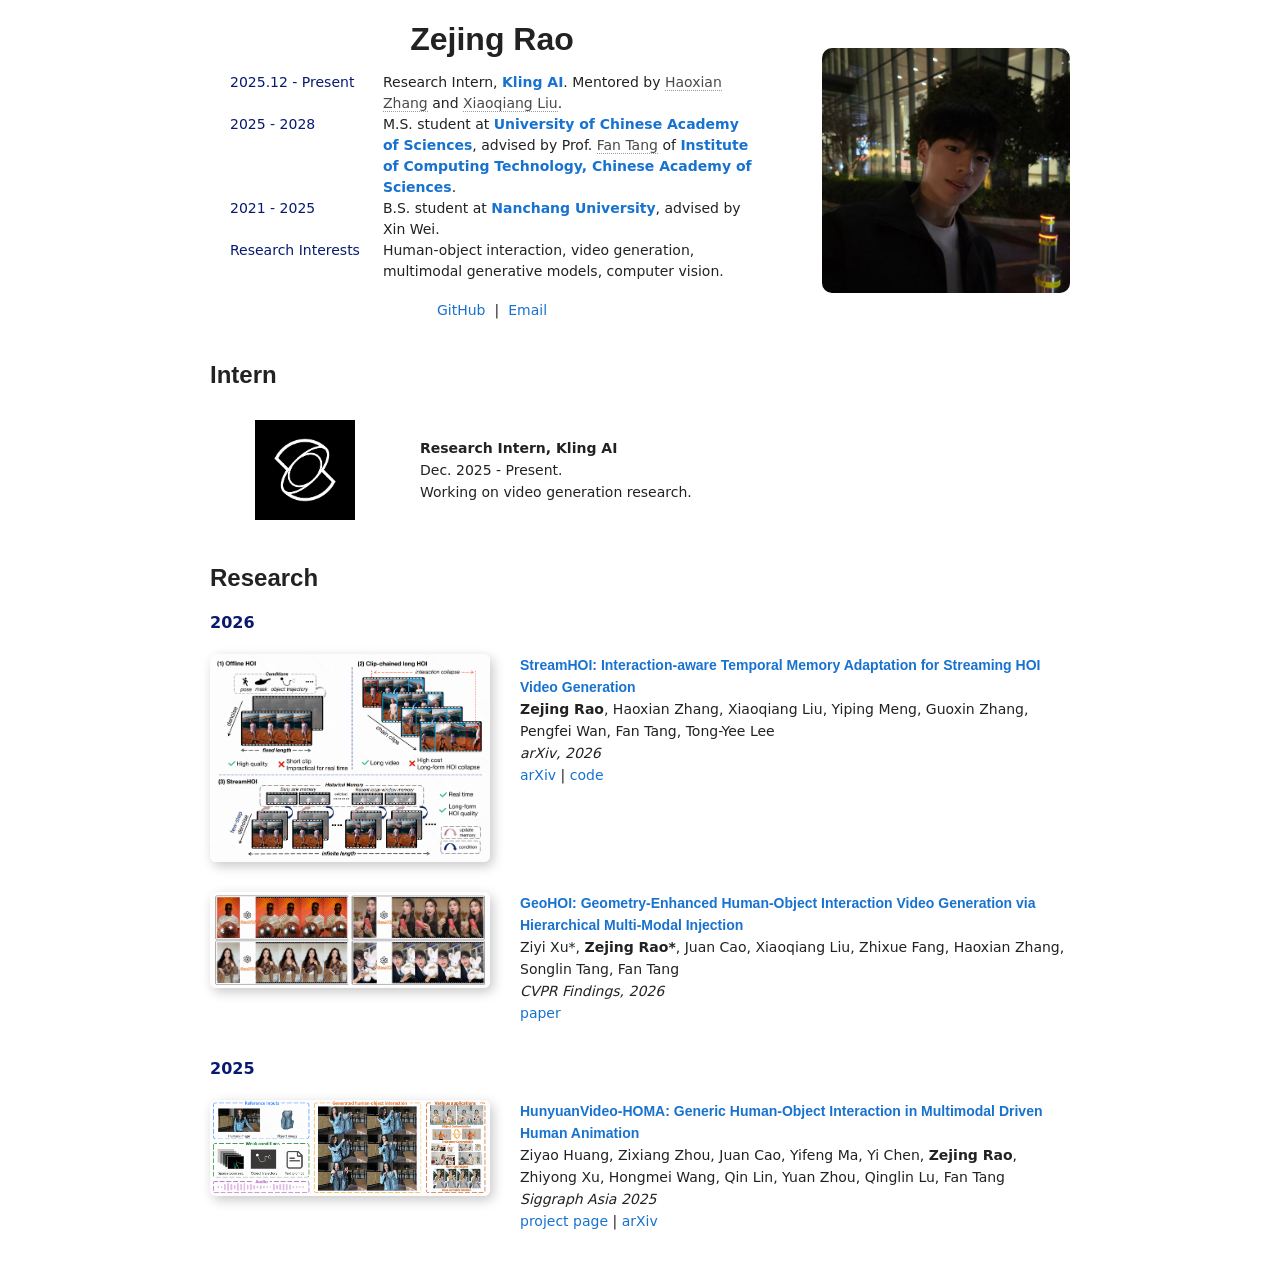
==== me/index.html @ 04285c02 "Remove footer template credit" ====
<!DOCTYPE html>
<html lang="en">
<head>
  <meta charset="utf-8">
  <meta name="viewport" content="width=device-width, initial-scale=1">
  <meta name="author" content="Zejing Rao">
  <meta name="description" content="Personal academic homepage of Zejing Rao.">
  <title>Zejing Rao</title>
  <link rel="icon" href="data:,">
  <link rel="stylesheet" href="stylesheet.css?v=2">
</head>
<body>
  <main class="page">
    <section class="intro-block" aria-labelledby="profile-name">
      <div class="intro-copy">
        <h1 id="profile-name">Zejing Rao</h1>
        <table class="bio-table" aria-label="Biography timeline">
          <tbody>
            <tr>
              <td class="date">2025.12 - Present</td>
              <td class="spacer"></td>
              <td class="details">Research Intern, <strong><a href="https://kling.ai/">Kling AI</a></strong>. Mentored by <a href="https://scholar.google.com/citations?user=r_aOHlQAAAAJ&hl=zh-CN">Haoxian Zhang</a> and <a href="https://scholar.google.com/citations?user=tgL99eQAAAAJ">Xiaoqiang Liu</a>.</td>
            </tr>
            <tr>
              <td class="date">2025 - 2028</td>
              <td class="spacer"></td>
              <td class="details">M.S. student at <strong><a href="https://english.ucas.ac.cn/">University of Chinese Academy of Sciences</a></strong>, advised by Prof. <a href="https://tfan108.github.io/">Fan Tang</a> of <strong><a href="https://english.ict.cas.cn/">Institute of Computing Technology, Chinese Academy of Sciences</a></strong>.</td>
            </tr>
            <tr>
              <td class="date">2021 - 2025</td>
              <td class="spacer"></td>
              <td class="details">B.S. student at <strong><a href="https://english.ncu.edu.cn/">Nanchang University</a></strong>, advised by Xin Wei.</td>
            </tr>
            <tr>
              <td class="date">Research Interests</td>
              <td class="spacer"></td>
              <td class="details">Human-object interaction, video generation, multimodal generative models, computer vision.</td>
            </tr>
          </tbody>
        </table>
        <nav class="profile-links" aria-label="Profile links">
          <a class="wrap" href="https://github.com/JayJRao">GitHub</a>
          <span aria-hidden="true">|</span>
          <a class="wrap" href="https://zjrao24@gmail.com">Email</a>
        </nav>
      </div>
      <aside class="portrait" aria-label="Profile photo">
        <img class="portrait-img" src="assets/raozeijng.jpg" alt="Zejing Rao">
      </aside>
    </section>

    <section aria-labelledby="intern-heading">
      <h2 id="intern-heading">Intern</h2>
      <article class="intern-entry">
        <a class="intern-logo-link" href="https://kling.ai/" aria-label="Kling AI">
          <img class="intern-logo" style="width: 100px; max-width: 100px;" src="assets/klingai.png" alt="Kling AI logo">
        </a>
        <div class="intern-details">
          <p><strong>Research Intern, Kling AI</strong></p>
          <p>Dec. 2025 - Present.</p>
          <p>Working on video generation research.</p>
        </div>
      </article>
    </section>

    <section aria-labelledby="research-heading">
      <h2 id="research-heading">Research</h2>

      <h3>2026</h3>
      <article class="paper-entry" id="streamhoi">
        <div class="paper-media">
          <img class="paper-img" src="assets/streamhoi.png" alt="StreamHOI">
        </div>
        <div class="paper-details">
          <a class="paper-title" href="https://arxiv.org/abs/2607.20174">StreamHOI: Interaction-aware Temporal Memory Adaptation for Streaming HOI Video Generation</a>
          <p class="authors"><strong>Zejing Rao</strong>, Haoxian Zhang, Xiaoqiang Liu, Yiping Meng, Guoxin Zhang, Pengfei Wan, Fan Tang, Tong-Yee Lee</p>
          <p class="venue">arXiv, 2026</p>
          <p class="paper-links">
            <a class="wrap" href="https://arxiv.org/abs/2607.20174">arXiv</a> |
            <a class="wrap" href="https://github.com/KlingAIResearch/StreamHOI">code</a>
          </p>
        </div>
      </article>

      <article class="paper-entry" id="geohoi">
        <div class="paper-media">
          <img class="paper-img" src="assets/geohoi.png" alt="GeoHOI">
        </div>
        <div class="paper-details">
          <a class="paper-title" href="https://openaccess.thecvf.com/content/CVPR2026F/html/Xu_GeoHOI_Geometry-Enhanced_Human-Object_Interaction_Video_Generation_via_Hierarchical_Multi-Modal_Injection_CVPRF_2026_paper.html">GeoHOI: Geometry-Enhanced Human-Object Interaction Video Generation via Hierarchical Multi-Modal Injection</a>
          <p class="authors">Ziyi Xu*, <strong>Zejing Rao*</strong>, Juan Cao, Xiaoqiang Liu, Zhixue Fang, Haoxian Zhang, Songlin Tang, Fan Tang</p>
          <p class="venue">CVPR Findings, 2026</p>
          <p class="paper-links">
            <a class="wrap" href="https://openaccess.thecvf.com/content/CVPR2026F/html/Xu_GeoHOI_Geometry-Enhanced_Human-Object_Interaction_Video_Generation_via_Hierarchical_Multi-Modal_Injection_CVPRF_2026_paper.html">paper</a>
          </p>
        </div>
      </article>

      <h3>2025</h3>
      <article class="paper-entry" id="hunyuanvideo-homa">
        <div class="paper-media">
          <img class="paper-img" src="assets/homa.png" alt="HunyuanVideo-HOMA">
        </div>
        <div class="paper-details">
          <a class="paper-title" href="https://arxiv.org/abs/2506.08797">HunyuanVideo-HOMA: Generic Human-Object Interaction in Multimodal Driven Human Animation</a>
          <p class="authors">Ziyao Huang, Zixiang Zhou, Juan Cao, Yifeng Ma, Yi Chen, <strong>Zejing Rao</strong>, Zhiyong Xu, Hongmei Wang, Qin Lin, Yuan Zhou, Qinglin Lu, Fan Tang</p>
          <p class="venue">Siggraph Asia 2025</p>
          <p class="paper-links">
            <a class="wrap" href="https://bone-11.github.io/homa-page/">project page</a> |
            <a class="wrap" href="https://arxiv.org/abs/2506.08797">arXiv</a>
          </p>
        </div>
      </article>
    </section>
  </main>
</body>
</html>
---- me/stylesheet.css ----
:root {
  --text: #222222;
  --muted: #4a4a4a;
  --link: #1772d0;
  --hover: #f09228;
  --date: #071a6f;
  --rule: #d9e2ef;
  --soft: #f7f9fc;
  --paper-a: #dbeafe;
  --paper-b: #fef3c7;
  --paper-c: #e0f2f1;
}

* {
  box-sizing: border-box;
}

html {
  background: #ffffff;
}

body {
  margin: 0;
  color: var(--text);
  font-family: "Google Sans", "Lato", system-ui, -apple-system, BlinkMacSystemFont, "Segoe UI", Roboto, Helvetica, Arial, sans-serif;
  font-size: 14px;
  line-height: 1.5;
}

a {
  color: var(--link);
  text-decoration: none;
}

a:focus,
a:hover {
  color: var(--hover);
}

strong {
  font-weight: 700;
}

.page {
  width: 100%;
  max-width: 900px;
  margin: 0 auto;
  padding: 0 0 30px;
}

.intro-block {
  display: grid;
  grid-template-columns: minmax(0, 1fr) minmax(190px, 32%);
  gap: 8px;
  align-items: center;
}

.intro-copy {
  padding: 20px;
}

h1 {
  margin: 0 0 14px;
  text-align: center;
  font-family: "Lato", Verdana, Helvetica, sans-serif;
  font-size: 32px;
  font-weight: 700;
  line-height: 1.2;
}

h2 {
  margin: 20px 20px 8px;
  font-family: "Lato", Verdana, Helvetica, sans-serif;
  font-size: 24px;
  font-weight: 700;
  line-height: 1.2;
}

h3 {
  margin: 18px 20px 4px;
  font-size: 16px;
  font-weight: 700;
  color: var(--date);
}

.section-note {
  margin: 0 20px 8px;
  color: var(--muted);
}

.bio-table {
  width: 100%;
  border: 0;
  border-spacing: 0;
  border-collapse: separate;
}

.date {
  width: 0;
  padding: 0 3px 0 20px;
  color: var(--date);
  line-height: 1.5;
  vertical-align: top;
  white-space: nowrap;
}

.year {
  width: 0;
  padding: 0 10px 0 0;
  color: var(--date);
  line-height: 1.5;
  text-align: right;
  vertical-align: top;
  white-space: nowrap;
}

.spacer {
  width: 0;
  padding: 0 10px 0 0;
}

.details {
  padding: 0 20px 0 10px;
  line-height: 1.5;
  vertical-align: top;
}

.bio-table a {
  color: var(--muted);
  border-bottom: 1px dotted #9a9a9a;
}

.bio-table a:focus,
.bio-table a:hover {
  color: var(--hover);
  border-bottom-color: var(--hover);
}

.bio-table strong a {
  color: var(--link);
  border-bottom: 0;
}

.profile-links {
  display: flex;
  flex-wrap: wrap;
  justify-content: center;
  gap: 0 9px;
  margin: 18px 0 0;
  text-align: center;
}

.wrap {
  display: inline-block;
}

.portrait {
  padding: 20px;
}

.portrait-img {
  display: block;
  width: 100%;
  height: auto;
  border-radius: 10px;
}

.intern-entry {
  display: grid;
  grid-template-columns: 190px minmax(0, 1fr);
  gap: 20px;
  align-items: center;
  margin: 0 20px 6px;
  padding: 14px 0 16px;
}

.intern-logo-link {
  display: grid;
  min-height: 50px;
  place-items: center;
  padding: 8px 10px;
}

.intern-logo {
  display: block;
  width: 50px;
  height: auto;
}

.intern-details p {
  margin: 0;
  line-height: 1.6;
}

.paper-entry {
  display: grid;
  grid-template-columns: 35% minmax(0, 1fr);
  align-items: start;
}

.paper-media {
  padding: 15px 15px 15px 20px;
}

.paper-visual {
  display: grid;
  min-height: 145px;
  aspect-ratio: 16 / 10;
  place-items: center;
  overflow: hidden;
  border-radius: 10px;
  box-shadow: 3px 4px 12px rgba(0, 0, 0, 0.22);
  color: #22384c;
  font-weight: 700;
}

.paper-img {
  display: block;
  width: 100%;
  height: auto;
  border-radius: 6px;
  box-shadow: 3px 4px 12px rgba(0, 0, 0, 0.22);
}

.paper-visual.alternate {
  border-radius: 10px;
  box-shadow: 3px 4px 12px rgba(0, 0, 0, 0.22);
}

.paper-visual.muted {
  border-radius: 10px;
  box-shadow: 3px 4px 12px rgba(0, 0, 0, 0.22);
}

.paper-details {
  padding: 15px 20px 15px 15px;
  line-height: 22px;
}

.paper-title {
  font-family: "Lato", Verdana, Helvetica, sans-serif;
  font-weight: 700;
}

.authors,
.venue,
.paper-links {
  margin: 0;
}

.authors a {
  color: var(--muted);
  border-bottom: 1px dotted #9a9a9a;
}

.venue {
  font-style: italic;
}

.muted-link {
  color: var(--muted);
}

footer {
  margin: 12px 20px 0;
  padding-top: 12px;
  border-top: 1px solid var(--rule);
  text-align: right;
}

footer p {
  margin: 0;
  font-size: 13px;
}

@media (max-width: 675px) {
  body {
    font-size: 14px;
  }

  .page {
    padding-bottom: 24px;
  }

  .intro-block {
    grid-template-columns: 1fr;
  }

  .intro-copy {
    padding: 20px 18px 8px;
  }

  .portrait {
    order: -1;
    max-width: 270px;
    width: 100%;
    margin: 0 auto;
    padding: 20px 20px 4px;
  }

  h1 {
    font-size: 30px;
  }

  h2 {
    margin: 22px 20px 8px;
  }

  .bio-table tr {
    display: grid;
    grid-template-columns: auto 1fr;
    row-gap: 1px;
    padding: 0 0 8px;
  }

  .date,
  .year {
    width: auto;
    padding: 0 4px 0 20px;
    text-align: left;
  }

  .spacer {
    display: none;
  }

  .details {
    grid-column: 1 / -1;
    padding: 0 20px;
  }

  .intern-entry {
    grid-template-columns: 1fr;
    gap: 12px;
  }

  .intern-logo-link {
    width: 210px;
    justify-self: start;
  }

  .paper-entry {
    grid-template-columns: 1fr;
  }

  .paper-media {
    padding: 15px 20px 0;
  }

  .paper-details {
    padding: 14px 20px 16px;
  }

  .paper-visual {
    min-height: 155px;
  }

  .paper-img {
    max-width: 420px;
  }

  footer {
    text-align: left;
  }
}

@media (max-width: 420px) {
  .date,
  .year,
  .details,
  h2,
  h3,
  .section-note,
  .intern-entry,
  footer {
    margin-left: 0;
    margin-right: 0;
  }

  .date,
  .year,
  .details {
    padding-left: 16px;
    padding-right: 16px;
  }

  h2,
  h3,
  .section-note,
  .intern-entry,
  footer {
    margin-left: 16px;
    margin-right: 16px;
  }
}
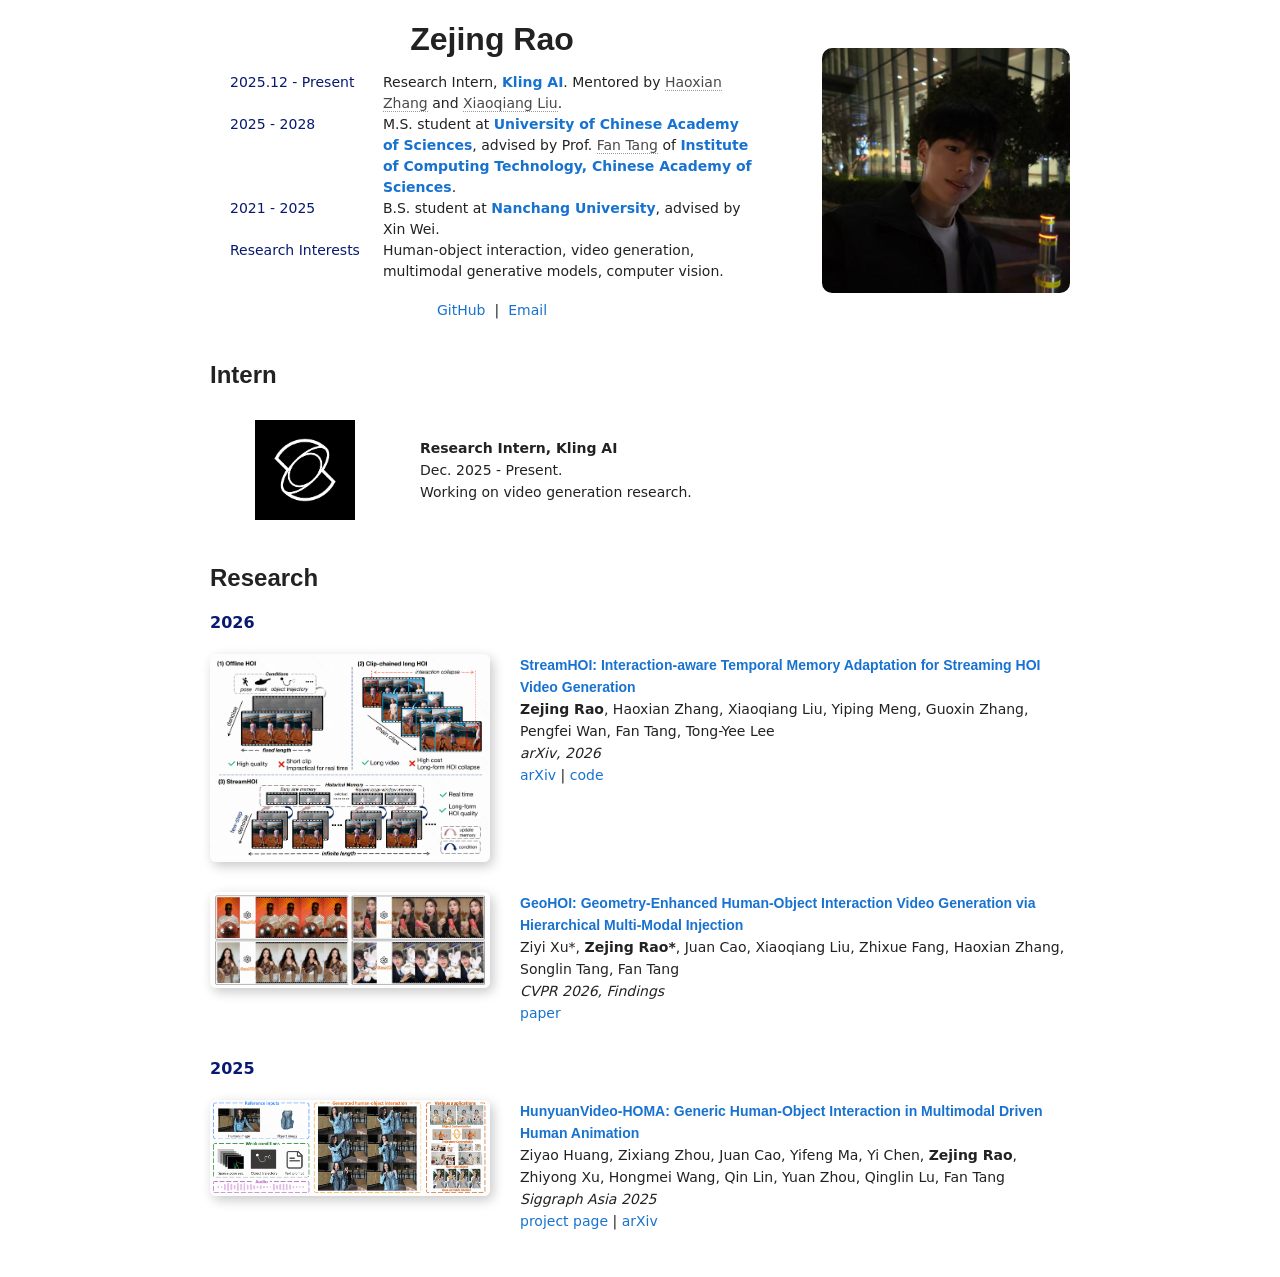
==== commit 88855a86: "Update venue format in index.html" ====
--- a/me/index.html
+++ b/me/index.html
@@ -89,7 +89,7 @@
         <div class="paper-details">
           <a class="paper-title" href="https://openaccess.thecvf.com/content/CVPR2026F/html/Xu_GeoHOI_Geometry-Enhanced_Human-Object_Interaction_Video_Generation_via_Hierarchical_Multi-Modal_Injection_CVPRF_2026_paper.html">GeoHOI: Geometry-Enhanced Human-Object Interaction Video Generation via Hierarchical Multi-Modal Injection</a>
           <p class="authors">Ziyi Xu*, <strong>Zejing Rao*</strong>, Juan Cao, Xiaoqiang Liu, Zhixue Fang, Haoxian Zhang, Songlin Tang, Fan Tang</p>
-          <p class="venue">CVPR Findings, 2026</p>
+          <p class="venue">CVPR 2026, Findings</p>
           <p class="paper-links">
             <a class="wrap" href="https://openaccess.thecvf.com/content/CVPR2026F/html/Xu_GeoHOI_Geometry-Enhanced_Human-Object_Interaction_Video_Generation_via_Hierarchical_Multi-Modal_Injection_CVPRF_2026_paper.html">paper</a>
           </p>
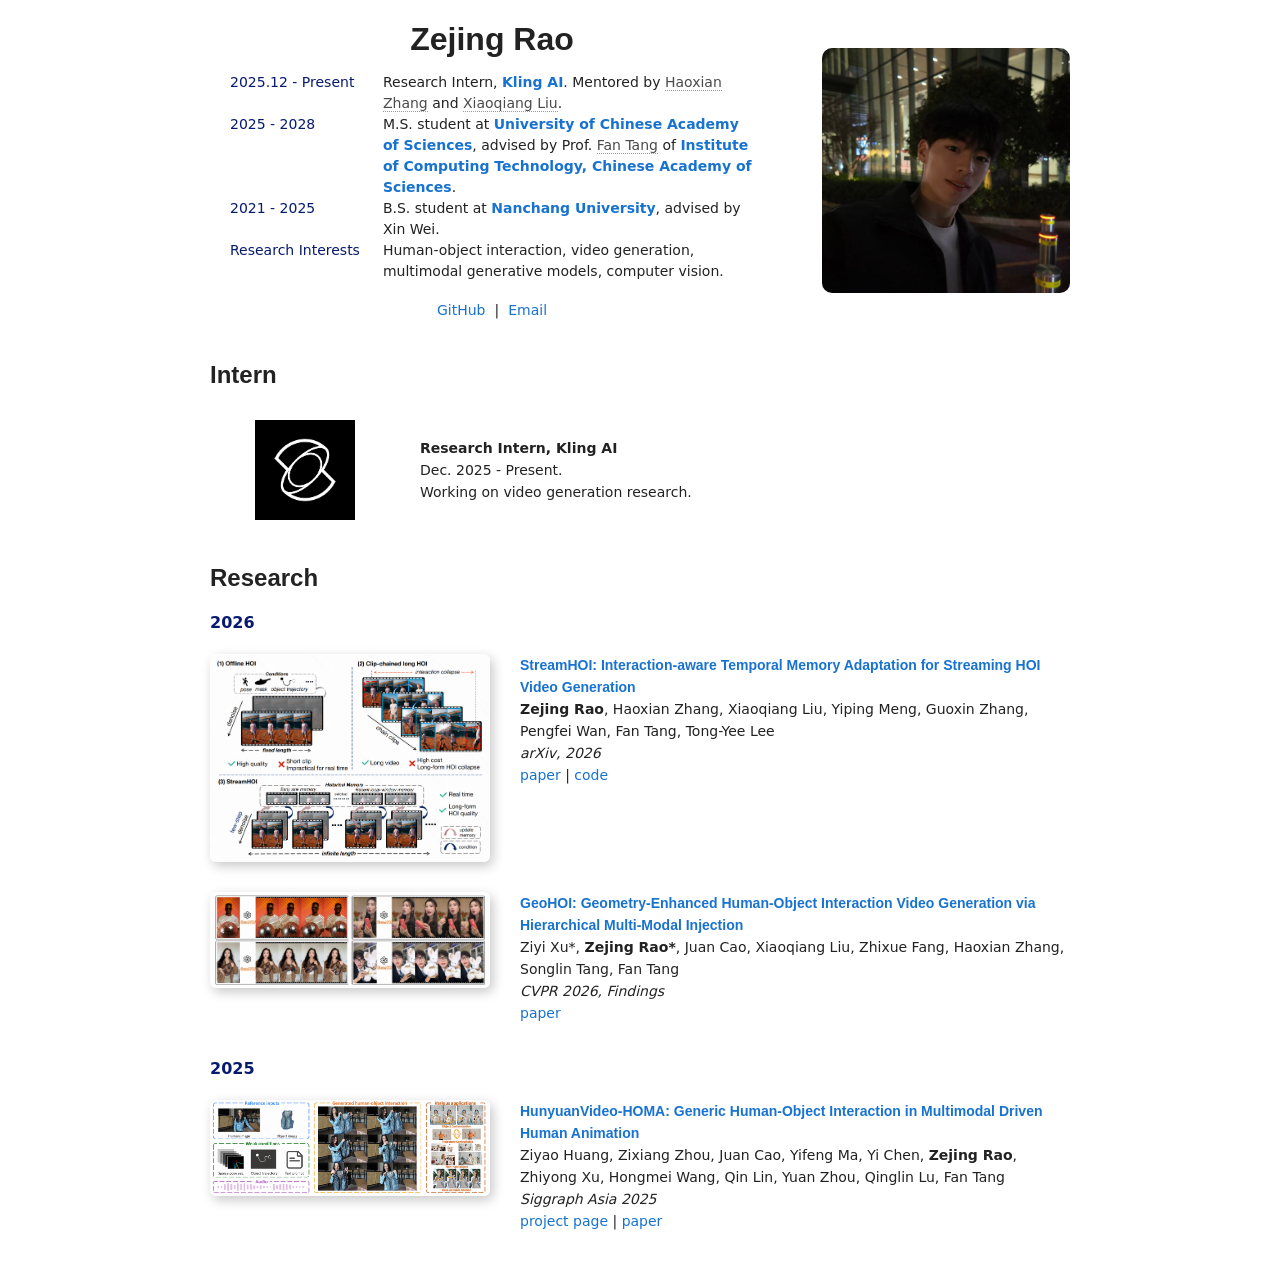
==== commit 2ed45cba: "Change 'arXiv' to 'paper' in links" ====
--- a/me/index.html
+++ b/me/index.html
@@ -76,7 +76,7 @@
           <p class="authors"><strong>Zejing Rao</strong>, Haoxian Zhang, Xiaoqiang Liu, Yiping Meng, Guoxin Zhang, Pengfei Wan, Fan Tang, Tong-Yee Lee</p>
           <p class="venue">arXiv, 2026</p>
           <p class="paper-links">
-            <a class="wrap" href="https://arxiv.org/abs/2607.20174">arXiv</a> |
+            <a class="wrap" href="https://arxiv.org/abs/2607.20174">paper</a> |
             <a class="wrap" href="https://github.com/KlingAIResearch/StreamHOI">code</a>
           </p>
         </div>
@@ -107,7 +107,7 @@
           <p class="venue">Siggraph Asia 2025</p>
           <p class="paper-links">
             <a class="wrap" href="https://bone-11.github.io/homa-page/">project page</a> |
-            <a class="wrap" href="https://arxiv.org/abs/2506.08797">arXiv</a>
+            <a class="wrap" href="https://arxiv.org/abs/2506.08797">paper</a>
           </p>
         </div>
       </article>
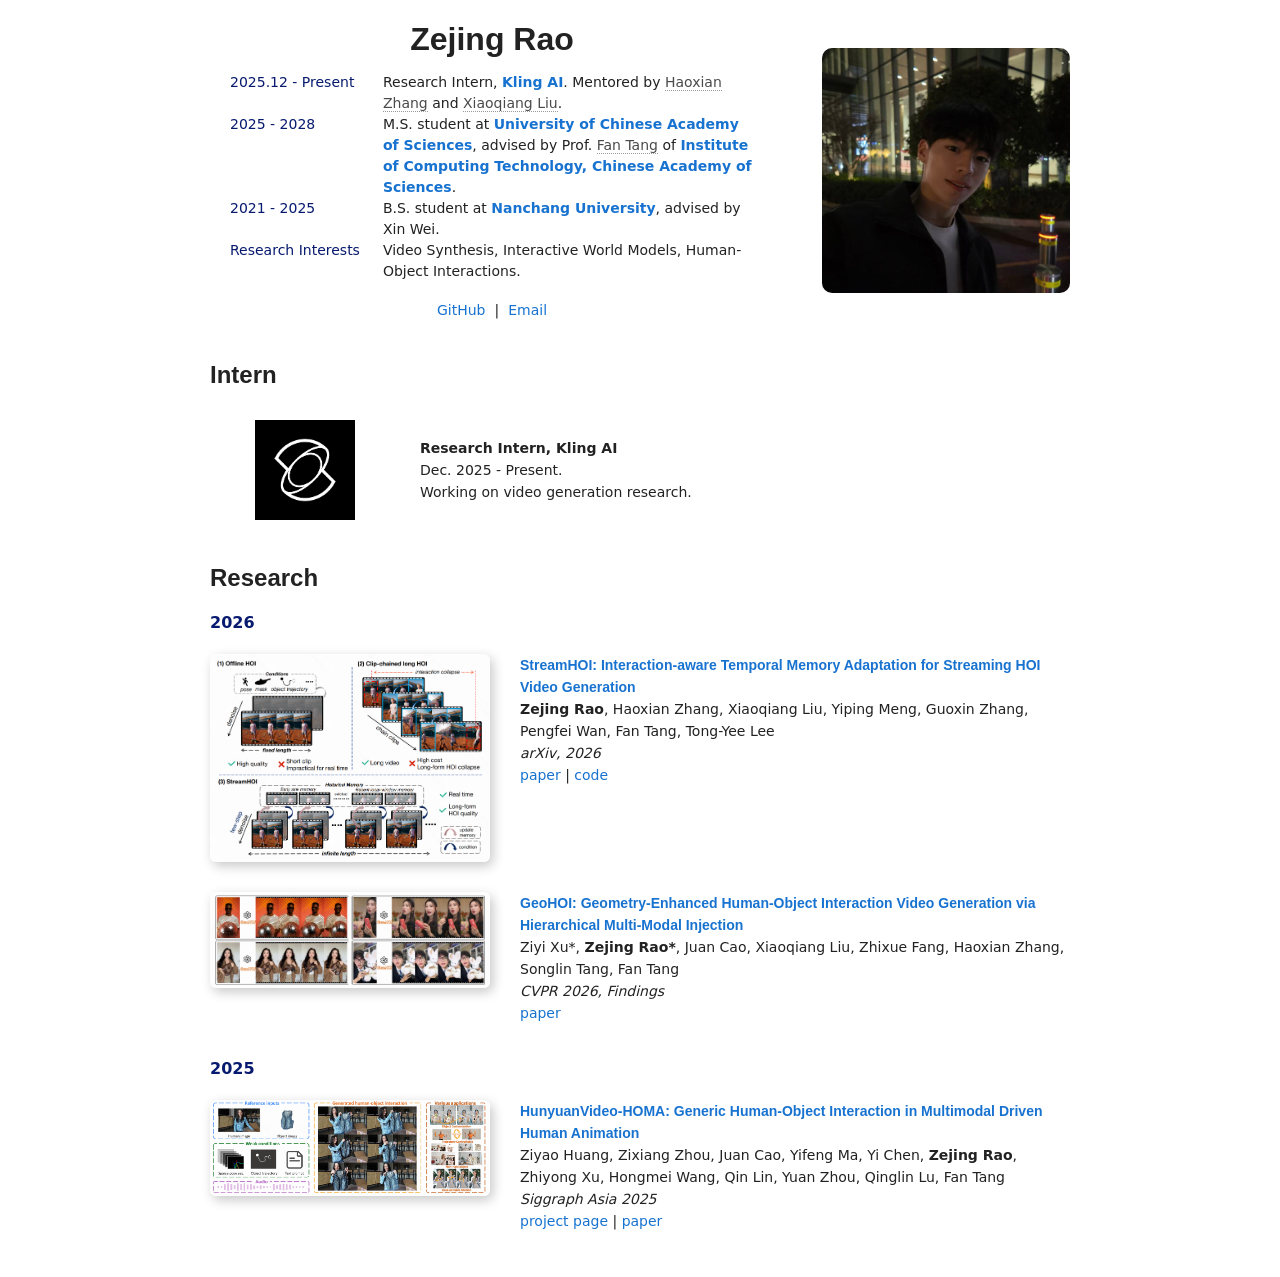
==== commit 9ab88f4d: "Update index.html" ====
--- a/me/index.html
+++ b/me/index.html
@@ -34,7 +34,7 @@
             <tr>
               <td class="date">Research Interests</td>
               <td class="spacer"></td>
-              <td class="details">Human-object interaction, video generation, multimodal generative models, computer vision.</td>
+              <td class="details">Video Synthesis, Interactive World Models, Human-Object Interactions.</td>
             </tr>
           </tbody>
         </table>
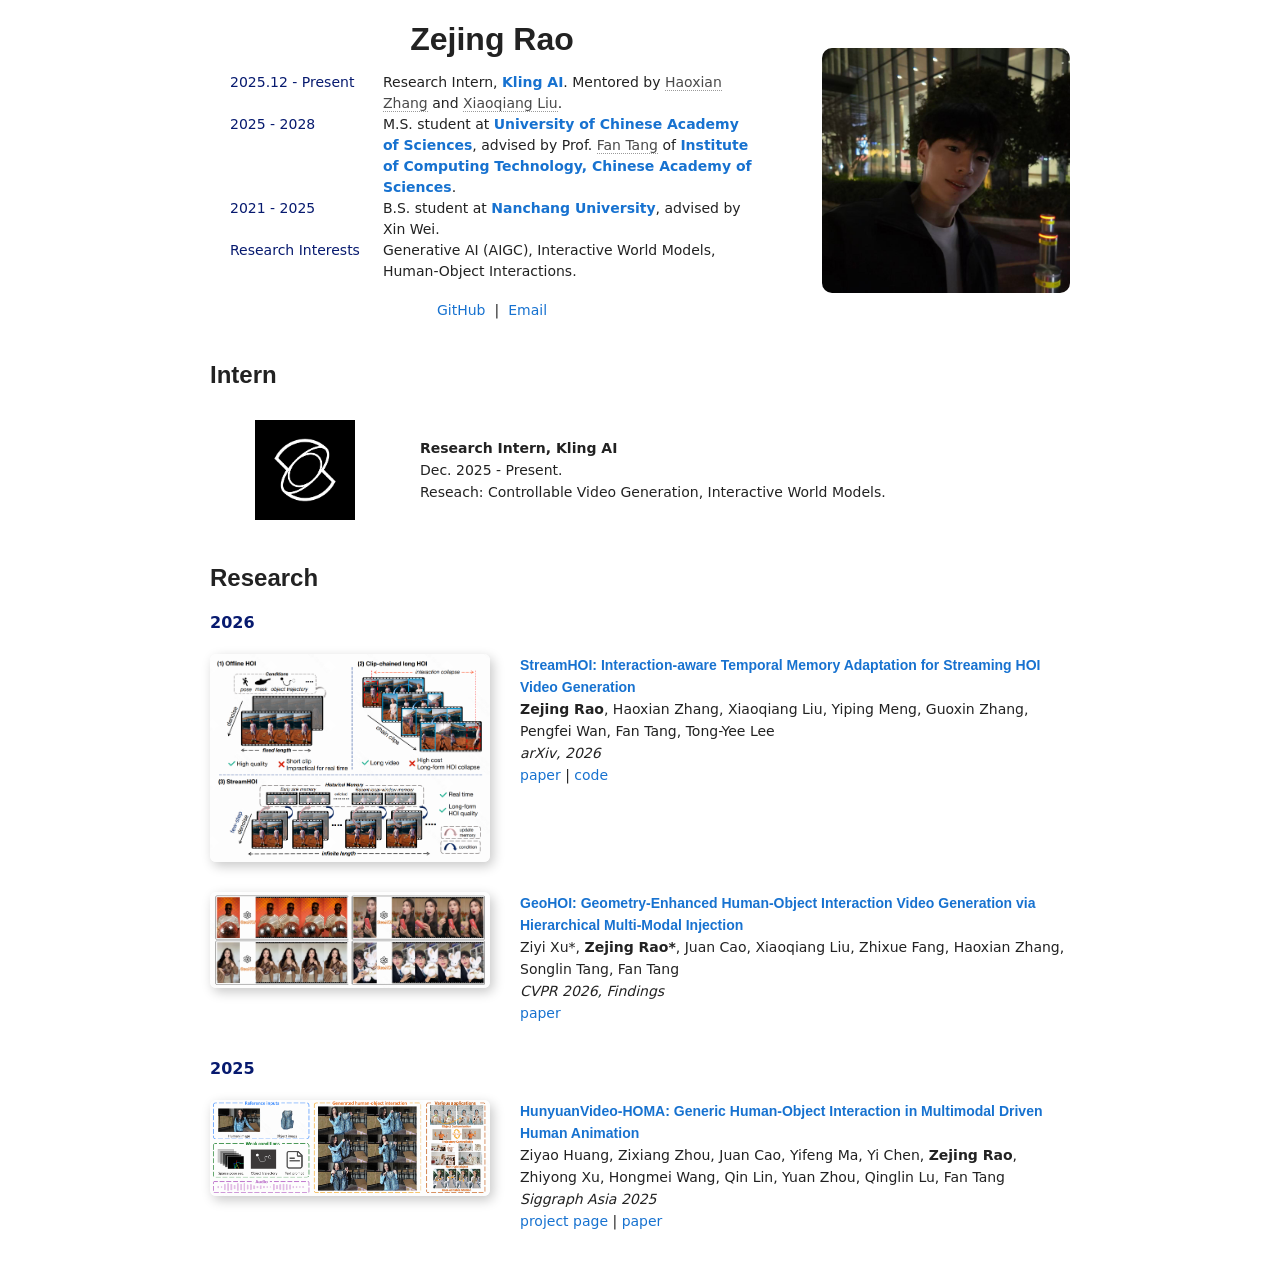
==== commit f0b3754f: "Update research interests and internship details" ====
--- a/me/index.html
+++ b/me/index.html
@@ -34,7 +34,7 @@
             <tr>
               <td class="date">Research Interests</td>
               <td class="spacer"></td>
-              <td class="details">Video Synthesis, Interactive World Models, Human-Object Interactions.</td>
+              <td class="details">Generative AI (AIGC), Interactive World Models, Human-Object Interactions.</td>
             </tr>
           </tbody>
         </table>
@@ -58,7 +58,7 @@
         <div class="intern-details">
           <p><strong>Research Intern, Kling AI</strong></p>
           <p>Dec. 2025 - Present.</p>
-          <p>Working on video generation research.</p>
+          <p>Reseach: Controllable Video Generation, Interactive World Models.</p>
         </div>
       </article>
     </section>
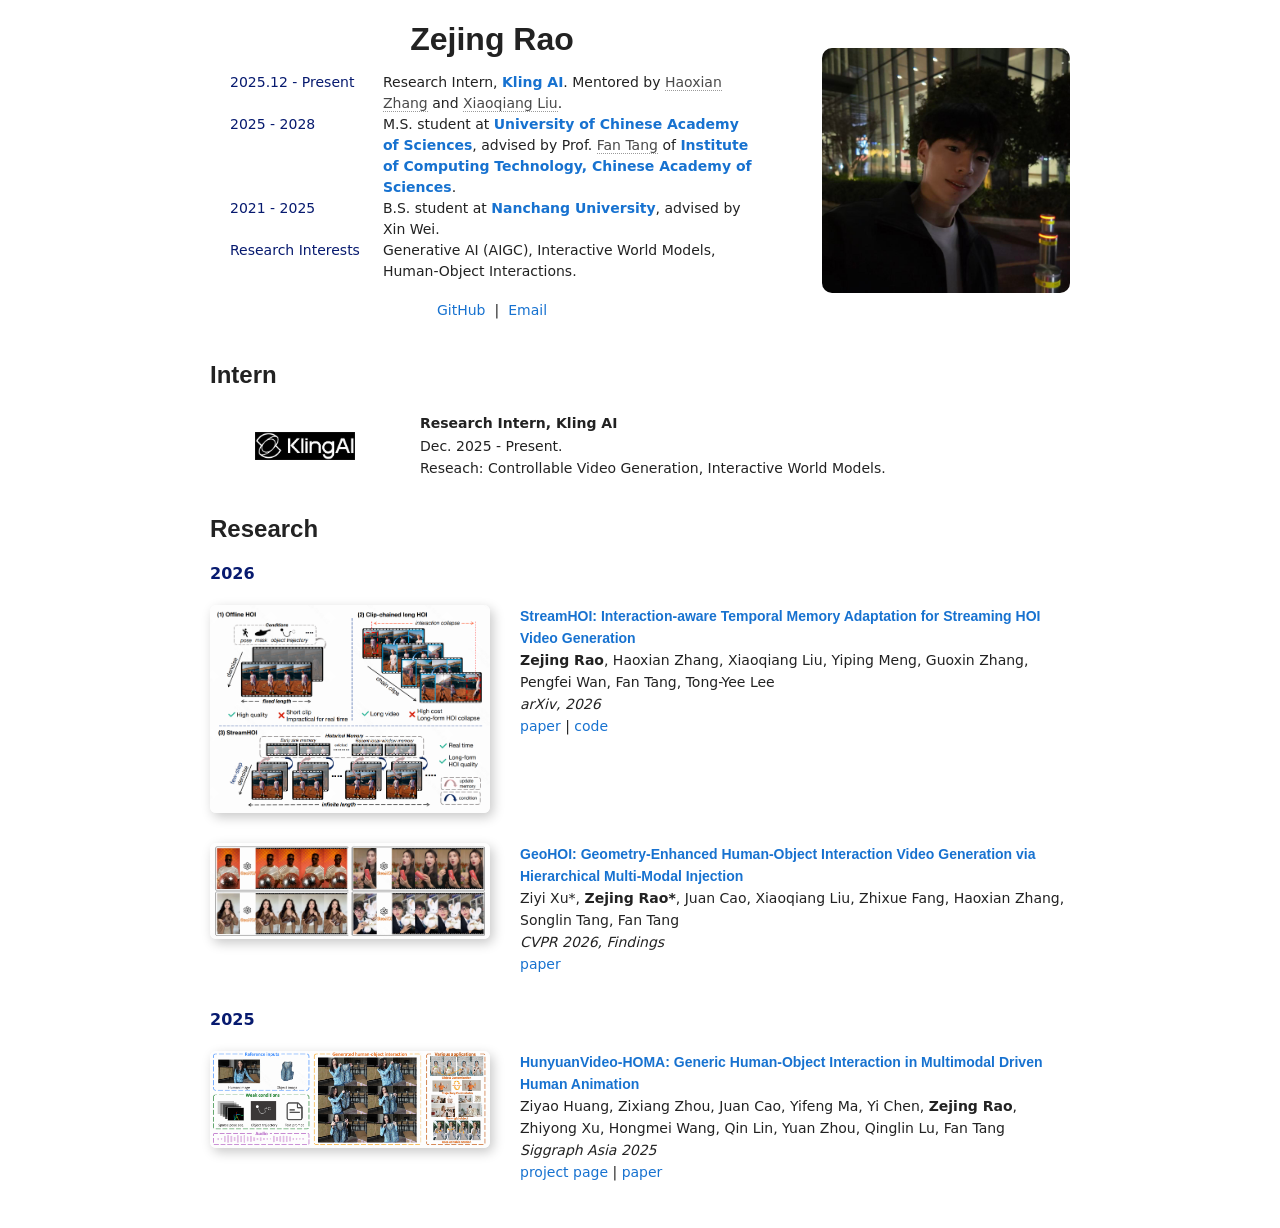
==== commit a49a62d3: "Update Kling AI logo image source" ====
--- a/me/index.html
+++ b/me/index.html
@@ -53,7 +53,7 @@
       <h2 id="intern-heading">Intern</h2>
       <article class="intern-entry">
         <a class="intern-logo-link" href="https://kling.ai/" aria-label="Kling AI">
-          <img class="intern-logo" style="width: 100px; max-width: 100px;" src="assets/klingai.png" alt="Kling AI logo">
+          <img class="intern-logo" style="width: 100px; max-width: 100px;" src="assets/klingAI2.png" alt="Kling AI logo">
         </a>
         <div class="intern-details">
           <p><strong>Research Intern, Kling AI</strong></p>
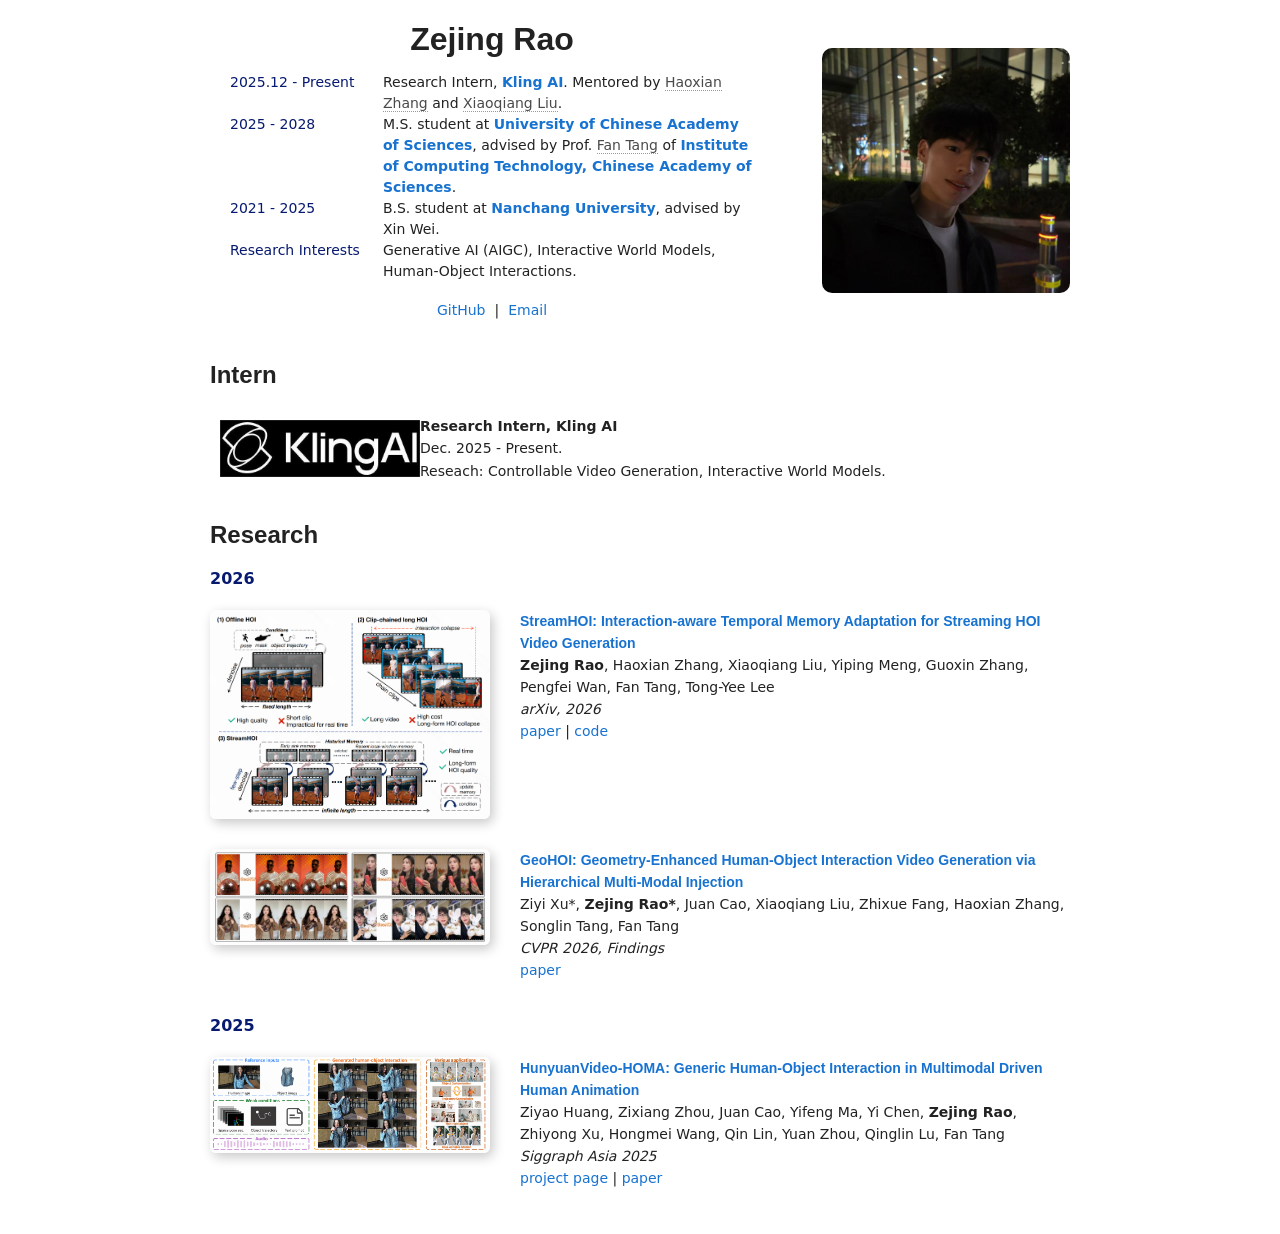
==== commit dfce167d: "Increase intern logo size to 200px Updated the intern logo image size from 100px to 200px." ====
--- a/me/index.html
+++ b/me/index.html
@@ -53,7 +53,7 @@
       <h2 id="intern-heading">Intern</h2>
       <article class="intern-entry">
         <a class="intern-logo-link" href="https://kling.ai/" aria-label="Kling AI">
-          <img class="intern-logo" style="width: 100px; max-width: 100px;" src="assets/klingAI2.png" alt="Kling AI logo">
+          <img class="intern-logo" style="width: 200px; max-width: 200px;" src="assets/klingAI2.png" alt="Kling AI logo">
         </a>
         <div class="intern-details">
           <p><strong>Research Intern, Kling AI</strong></p>
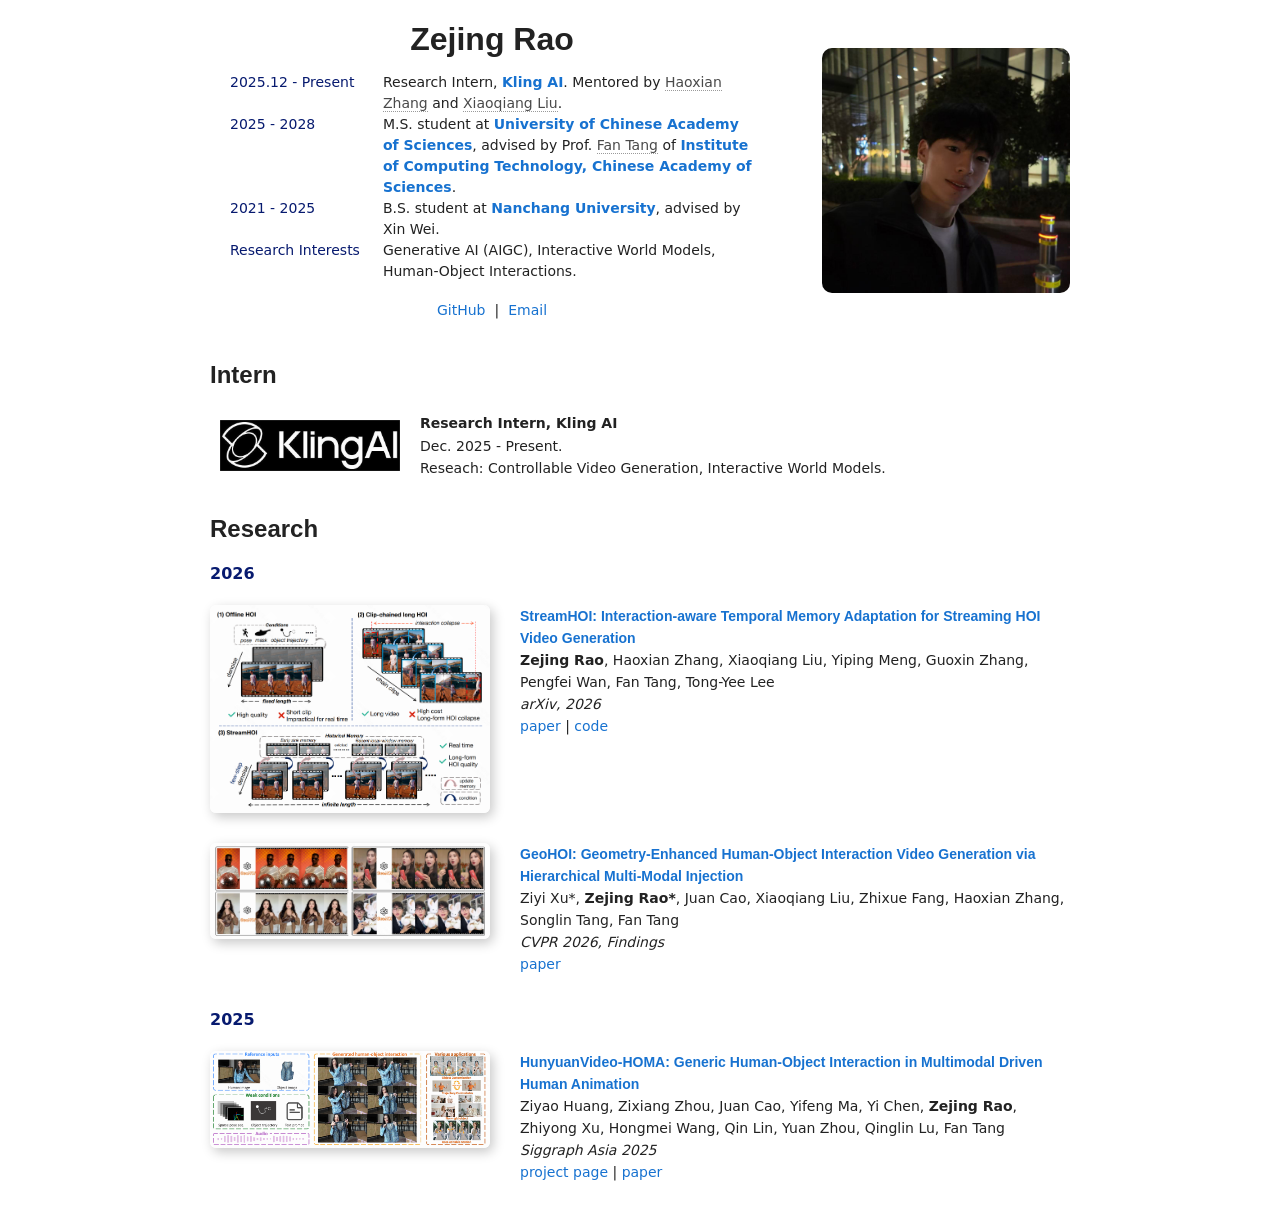
==== commit 1d79fdf0: "Adjust Kling AI logo size in index.html Updated the logo image size for Kling AI in the intern secti" ====
--- a/me/index.html
+++ b/me/index.html
@@ -53,7 +53,7 @@
       <h2 id="intern-heading">Intern</h2>
       <article class="intern-entry">
         <a class="intern-logo-link" href="https://kling.ai/" aria-label="Kling AI">
-          <img class="intern-logo" style="width: 200px; max-width: 200px;" src="assets/klingAI2.png" alt="Kling AI logo">
+          <img class="intern-logo" style="width: 180px; max-width: 180px;" src="assets/klingAI2.png" alt="Kling AI logo">
         </a>
         <div class="intern-details">
           <p><strong>Research Intern, Kling AI</strong></p>
